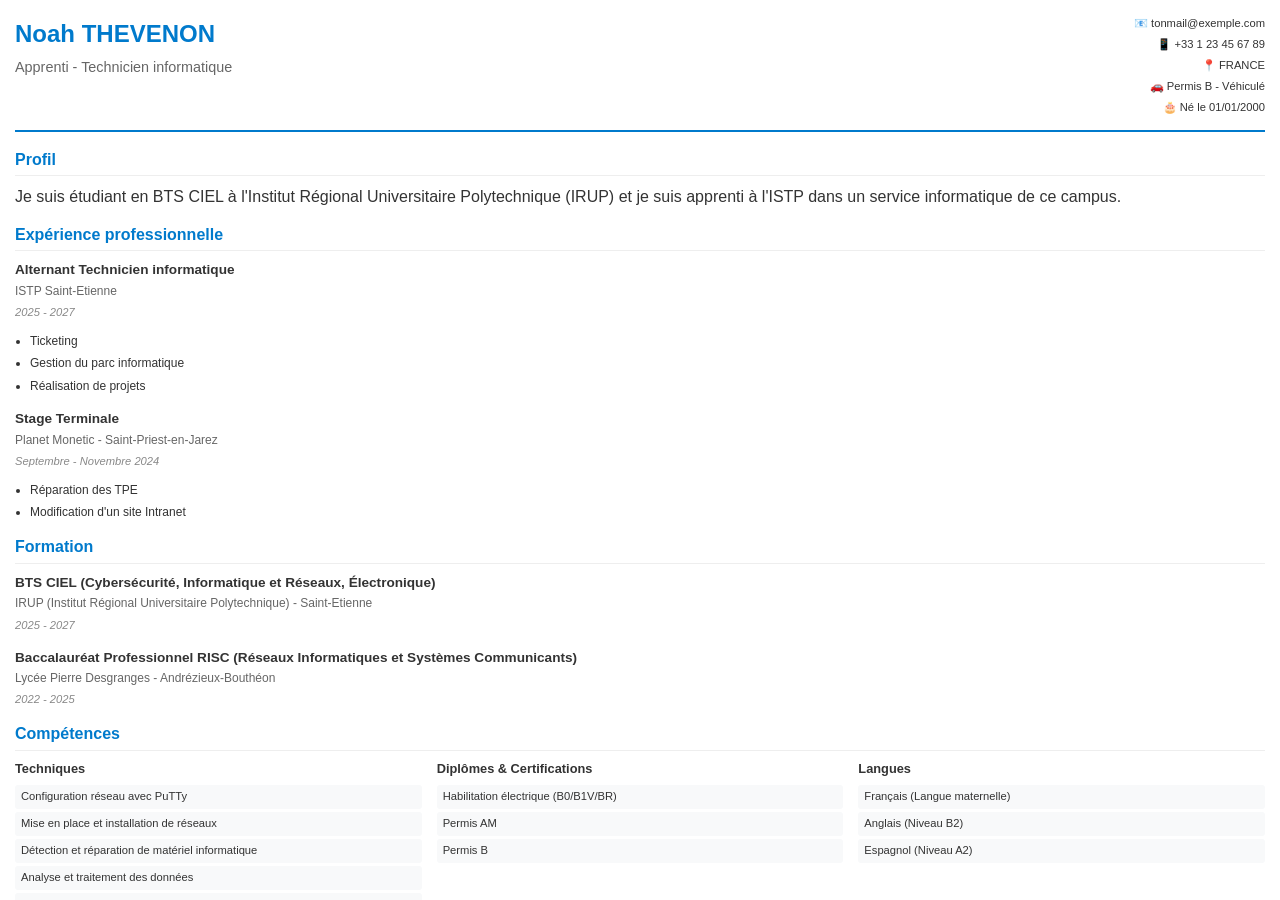
==== index.html @ bdd26caf "mises à jour" ====
<!DOCTYPE html>
<html lang="fr">
<head>
    <meta charset="UTF-8">
    <meta name="viewport" content="width=device-width, initial-scale=1.0">
    <title>CV Noah THEVENON</title>
    <link rel="stylesheet" href="style.css">
</head>
<body>
    <div class="cv-container">
        <header class="cv-header">
            <div class="name-section">
                <h1>Noah THEVENON</h1>
                <h2>Apprenti - Technicien informatique</h2>
            </div>
            <div class="contact-info">
                <p>📧 tonmail@exemple.com</p>
                <p>📱 +33 1 23 45 67 89</p>
                <p>📍 FRANCE</p>
                <p>🚗 Permis B - Véhiculé</p>
                <p>🎂 Né le 01/01/2000</p>
            </div>
        </header>

        <section class="cv-section">
            <h3>Profil</h3>
            <p>Je suis étudiant en BTS CIEL à l'Institut Régional Universitaire Polytechnique (IRUP) et je suis apprenti à l'ISTP dans un service informatique de ce campus.</p>
        </section>

        <section class="cv-section">
            <h3>Expérience professionnelle</h3>
            <div class="job">
                <h4>Alternant Technicien informatique</h4>
                <h5>ISTP Saint-Etienne</h5>
                <p class="date">2025 - 2027</p>
                <ul>
                    <li>Ticketing</li>
                    <li>Gestion du parc informatique</li>
                    <li>Réalisation de projets</li>
                </ul>
            </div>
            <div class="job">
                <h4>Stage Terminale</h4>
                <h5>Planet Monetic - Saint-Priest-en-Jarez</h5>
                <p class="date">Septembre - Novembre 2024</p>
                <ul>
                    <li>Réparation des TPE</li>
                    <li>Modification d'un site Intranet</li>
                </ul>
            </div>
        </section>

        <section class="cv-section">
            <h3>Formation</h3>
            <div class="education">
                <h4>BTS CIEL (Cybersécurité, Informatique et Réseaux, Électronique)</h4>
                <h5>IRUP (Institut Régional Universitaire Polytechnique) - Saint-Etienne</h5>
                <p class="date">2025 - 2027</p>
            </div>
            <div class="education">
                <h4>Baccalauréat Professionnel RISC (Réseaux Informatiques et Systèmes Communicants)</h4>
                <h5>Lycée Pierre Desgranges - Andrézieux-Bouthéon</h5>
                <p class="date">2022 - 2025</p>
            </div>
        </section>

        <section class="cv-section">
            <h3>Compétences</h3>
            <div class="skills-grid">
                <div class="skill-category">
                    <h4>Techniques</h4>
                    <ul>
                        <li>Configuration réseau avec PuTTy</li>
                        <li>Mise en place et installation de réseaux</li>
                        <li>Détection et réparation de matériel informatique</li>
                        <li>Analyse et traitement des données</li>
                        <li>Création et lecture de schémas réseau</li>
                    </ul>
                </div>
                <div class="skill-category">
                    <h4>Diplômes & Certifications</h4>
                    <ul>
                        <li>Habilitation électrique (B0/B1V/BR)</li>
                        <li>Permis AM</li>
                        <li>Permis B</li>
                    </ul>
                </div>
                <div class="skill-category">
                    <h4>Langues</h4>
                    <ul>
                        <li>Français (Langue maternelle)</li>
                        <li>Anglais (Niveau B2)</li>
                        <li>Espagnol (Niveau A2)</li>
                    </ul>
                </div>
            </div>
        </section>
    </div>
</body>
</html>
---- style.css ----
/* Reset and base styles */
* {
    margin: 0;
    padding: 0;
    box-sizing: border-box;
}

html, body {
    font-family: 'Arial', sans-serif;
    line-height: 1.6;
    color: #333;
    background-color: #f5f5f5;
    padding: 0;
    margin: 0;
    overflow: hidden;
    height: 100vh;
    width: 100vw;
}

.cv-container {
    width: 100vw;
    height: 100vh;
    background-color: white;
    box-shadow: none;
    padding: 15px;
    position: relative;
    overflow: hidden;
}

/* Header styles */
.cv-header {
    display: flex;
    justify-content: space-between;
    align-items: flex-start;
    margin-bottom: 15px;
    padding-bottom: 10px;
    border-bottom: 2px solid #007acc;
}

.name-section h1 {
    font-size: 1.5rem;
    color: #007acc;
    margin-bottom: 3px;
}

.name-section h2 {
    font-size: 0.9rem;
    color: #666;
    font-weight: normal;
}

.contact-info {
    text-align: right;
    font-size: 0.7rem;
}

.contact-info p {
    margin-bottom: 3px;
}

/* Section styles */
.cv-section {
    margin-bottom: 12px;
}

.cv-section h3 {
    font-size: 1rem;
    color: #007acc;
    margin-bottom: 8px;
    padding-bottom: 3px;
    border-bottom: 1px solid #eee;
}

.cv-section p {
    margin-bottom: 10px;
}

/* Job and education styles */
.job, .education {
    margin-bottom: 12px;
}

.job h4, .education h4 {
    font-size: 0.85rem;
    color: #333;
    margin-bottom: 1px;
}

.job h5, .education h5 {
    font-size: 0.75rem;
    color: #666;
    font-weight: normal;
    margin-bottom: 3px;
}

.date {
    font-size: 0.7rem;
    color: #888;
    font-style: italic;
    margin-bottom: 5px;
}

.job ul {
    margin-left: 15px;
}

.job li {
    margin-bottom: 3px;
    font-size: 0.75rem;
}

/* Skills grid */
.skills-grid {
    display: grid;
    grid-template-columns: repeat(auto-fit, minmax(150px, 1fr));
    gap: 15px;
}

.skill-category h4 {
    font-size: 0.8rem;
    color: #333;
    margin-bottom: 6px;
}

.skill-category ul {
    list-style: none;
}

.skill-category li {
    background-color: #f8f9fa;
    padding: 3px 6px;
    margin-bottom: 3px;
    border-radius: 3px;
    font-size: 0.7rem;
}

/* Responsive design - ajusté pour tenir dans la viewport sans scroll seulement sur mobile */
@media (max-width: 768px) {
    .cv-container {
        padding: 8px;
        height: 100vh;
        overflow: hidden;
    }

    .cv-header {
        flex-direction: column;
        text-align: center;
        margin-bottom: 8px;
        padding-bottom: 5px;
    }

    .contact-info {
        text-align: center;
        margin-top: 5px;
    }

    .name-section h1 {
        font-size: 1rem;
    }

    .name-section h2 {
        font-size: 0.7rem;
    }

    .cv-section {
        margin-bottom: 8px;
    }

    .cv-section h3 {
        font-size: 0.8rem;
        margin-bottom: 4px;
    }

    .cv-section p {
        font-size: 0.6rem;
        margin-bottom: 3px;
        line-height: 1.3;
    }

    .skills-grid {
        grid-template-columns: 1fr;
        gap: 5px;
    }

    .job, .education {
        margin-bottom: 6px;
    }

    .job h4, .education h4 {
        font-size: 0.7rem;
    }

    .job h5, .education h5 {
        font-size: 0.6rem;
    }

    .date {
        font-size: 0.5rem;
        margin-bottom: 2px;
    }

    .job ul {
        margin-left: 8px;
    }

    .job li {
        font-size: 0.6rem;
        margin-bottom: 2px;
        line-height: 1.2;
    }

    .skill-category h4 {
        font-size: 0.6rem;
    }

    .skill-category li {
        font-size: 0.5rem;
        padding: 2px 3px;
        margin-bottom: 2px;
    }
}

@media (max-width: 480px) {
    .cv-container {
        padding: 6px;
    }

    .cv-header {
        padding-bottom: 3px;
        margin-bottom: 5px;
    }

    .name-section h1 {
        font-size: 0.9rem;
    }

    .name-section h2 {
        font-size: 0.6rem;
    }

    .contact-info {
        font-size: 0.5rem;
        margin-top: 3px;
    }

    .cv-section {
        margin-bottom: 6px;
    }

    .cv-section h3 {
        font-size: 0.7rem;
        margin-bottom: 3px;
    }

    .cv-section p {
        font-size: 0.55rem;
        margin-bottom: 2px;
    }

    .job, .education {
        margin-bottom: 5px;
    }

    .job h4, .education h4 {
        font-size: 0.65rem;
    }

    .job h5, .education h5 {
        font-size: 0.55rem;
    }

    .date {
        font-size: 0.45rem;
        margin-bottom: 1px;
    }

    .job ul {
        margin-left: 6px;
    }

    .job li {
        font-size: 0.55rem;
        margin-bottom: 1px;
    }

    .skills-grid {
        gap: 3px;
    }

    .skill-category h4 {
        font-size: 0.55rem;
    }

    .skill-category li {
        font-size: 0.45rem;
        padding: 1px 2px;
        margin-bottom: 1px;
    }
}

/* Print styles for portrait CV */
@media print {
    body {
        background-color: white;
        padding: 0;
    }

    .cv-container {
        box-shadow: none;
        max-width: none;
        min-height: 297mm;
        width: 210mm;
        margin: 0;
        padding: 20mm;
    }

    .cv-header {
        break-inside: avoid;
    }

    .cv-section {
        break-inside: avoid;
    }
}
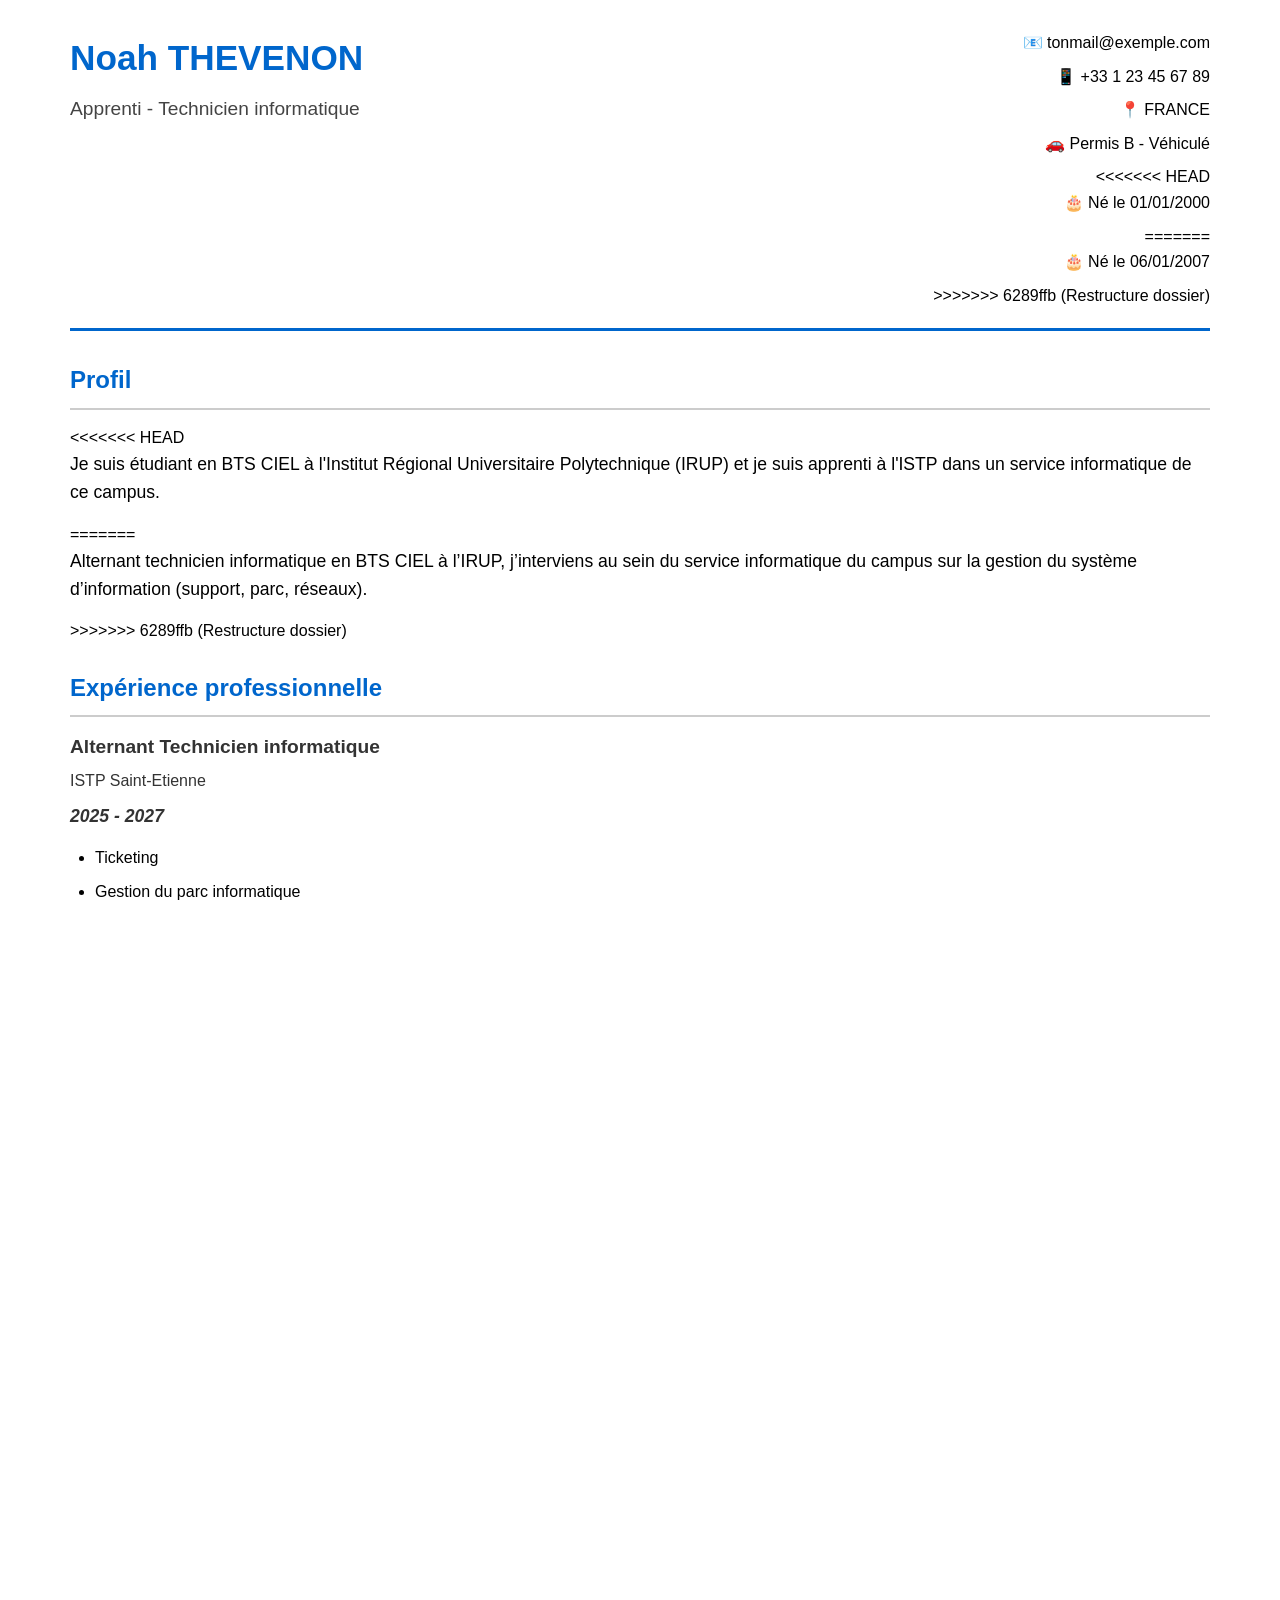
==== commit bf5383ad: "petit update" ====
--- a/index.html
+++ b/index.html
@@ -18,13 +18,21 @@
                 <p>📱 +33 1 23 45 67 89</p>
                 <p>📍 FRANCE</p>
                 <p>🚗 Permis B - Véhiculé</p>
+<<<<<<< HEAD
                 <p>🎂 Né le 01/01/2000</p>
+=======
+                <p>🎂 Né le 06/01/2007</p>
+>>>>>>> 6289ffb (Restructure dossier)
             </div>
         </header>
 
         <section class="cv-section">
             <h3>Profil</h3>
+<<<<<<< HEAD
             <p>Je suis étudiant en BTS CIEL à l'Institut Régional Universitaire Polytechnique (IRUP) et je suis apprenti à l'ISTP dans un service informatique de ce campus.</p>
+=======
+            <p>Alternant technicien informatique en BTS CIEL à l’IRUP, j’interviens au sein du service informatique du campus sur la gestion du système d’information (support, parc, réseaux).</p>
+>>>>>>> 6289ffb (Restructure dossier)
         </section>
 
         <section class="cv-section">
@@ -40,6 +48,7 @@
                 </ul>
             </div>
             <div class="job">
+<<<<<<< HEAD
                 <h4>Stage Terminale</h4>
                 <h5>Planet Monetic - Saint-Priest-en-Jarez</h5>
                 <p class="date">Septembre - Novembre 2024</p>
@@ -48,6 +57,62 @@
                     <li>Modification d'un site Intranet</li>
                 </ul>
             </div>
+=======
+                <h4>Technicien support informatique (Stage)</h4>
+                <h5>Planet Monetic - Saint-Priest-en-Jarez</h5>
+                <p class="date">Septembre - Novembre 2024</p>
+                <ul>
+                    <li>Réparation des TPE
+                    <li>Configuration des TPE</li>
+                    </li>
+                    <li>Modification d'un site Intranet</li>
+                </ul>
+            </div>
+            <div class="job">
+                <h4>Technicien système et sécurité (Stage)</h4>
+                <h5>Take OFF - Andrézieux-Bouthéon</h5>
+                <p class="date">Mars - Avril 2024</p>
+                <ul>
+                    <li>Service informatique</li>
+                    <li>installation d'alarmes / caméras</li>
+                    <li>Programmation</li>
+                </ul>
+            </div>
+            <div class="job">
+                <h4>Technicien système et réseaux (Stage)</h4>
+                <h5>Maison de la Loire Autonomie (DSI) - Saint-Etienne</h5>
+                 <p class="date">Novembre - Décembre 2023</p>
+                <ul>
+                    <li>Réseaux</li>
+                    <li>Sécurité</li>
+                    <li>Installation de commutateur</li>
+                    <li>Migration de téléphone</li>
+                </ul>    
+            </div>    
+        </section>
+
+        <section class="cv-section">
+            <h3>Projets académiques / personnels</h3>
+            <div class="project">
+                <h4>Site CV personnel</h4>
+               <p class="date">2026</p>
+               <ul>
+                    <li>Développent en HTML</li>
+                    <li>Publication via GITHUB</li>
+                    <li>Mise en page responsive</li>
+               </ul>
+            </div>
+            <div class="project">
+                <h4>Prototype de montre connectée médicale</h4>
+                <p class="date">2026 - en cours</p>
+                <ul>
+                    <li>Mesure la température corporelle via capteur dédié</li>
+                    <li>Mesure la fréquence cardiaque</li>
+                    <li>Développement sur microcontroleur (RP2040)</li>
+                    <li>Transmission et traitement des données</li>
+                </ul>
+            </div>
+>>>>>>> 6289ffb (Restructure dossier)
         </section>
 
         <section class="cv-section">
@@ -97,4 +162,5 @@
         </section>
     </div>
 </body>
-</html>+</html>
+<!--test-->
--- a/style.css
+++ b/style.css
@@ -8,23 +8,25 @@
 html, body {
     font-family: 'Arial', sans-serif;
     line-height: 1.6;
-    color: #333;
-    background-color: #f5f5f5;
+    color: #000000;
+    background-color: #ffffff;
     padding: 0;
     margin: 0;
-    overflow: hidden;
+    overflow-x: hidden;
+    overflow-y: auto;
     height: 100vh;
     width: 100vw;
 }
 
 .cv-container {
     width: 100vw;
-    height: 100vh;
+    min-height: 100vh;
     background-color: white;
     box-shadow: none;
-    padding: 15px;
+    padding: 30px;
     position: relative;
-    overflow: hidden;
+    max-width: 1200px;
+    margin: 0 auto;
 }
 
 /* Header styles */
@@ -32,94 +34,101 @@
     display: flex;
     justify-content: space-between;
     align-items: flex-start;
-    margin-bottom: 15px;
-    padding-bottom: 10px;
-    border-bottom: 2px solid #007acc;
+    margin-bottom: 30px;
+    padding-bottom: 20px;
+    border-bottom: 3px solid #0066cc;
 }
 
 .name-section h1 {
-    font-size: 1.5rem;
-    color: #007acc;
-    margin-bottom: 3px;
+    font-size: 2.2rem;
+    color: #0066cc;
+    margin-bottom: 8px;
+    font-weight: bold;
 }
 
 .name-section h2 {
-    font-size: 0.9rem;
-    color: #666;
+    font-size: 1.2rem;
+    color: #444444;
     font-weight: normal;
 }
 
 .contact-info {
     text-align: right;
-    font-size: 0.7rem;
+    font-size: 1rem;
 }
 
 .contact-info p {
-    margin-bottom: 3px;
+    margin-bottom: 8px;
 }
 
 /* Section styles */
 .cv-section {
-    margin-bottom: 12px;
+    margin-bottom: 25px;
 }
 
 .cv-section h3 {
-    font-size: 1rem;
-    color: #007acc;
-    margin-bottom: 8px;
-    padding-bottom: 3px;
-    border-bottom: 1px solid #eee;
+    font-size: 1.5rem;
+    color: #0066cc;
+    margin-bottom: 15px;
+    padding-bottom: 8px;
+    border-bottom: 2px solid #cccccc;
+    font-weight: bold;
 }
 
 .cv-section p {
-    margin-bottom: 10px;
+    margin-bottom: 15px;
+    font-size: 1.1rem;
 }
 
 /* Job and education styles */
 .job, .education {
-    margin-bottom: 12px;
+    margin-bottom: 20px;
 }
 
 .job h4, .education h4 {
-    font-size: 0.85rem;
+    font-size: 1.2rem;
     color: #333;
-    margin-bottom: 1px;
+    margin-bottom: 5px;
 }
 
 .job h5, .education h5 {
-    font-size: 0.75rem;
-    color: #666;
+    font-size: 1rem;
+    color: #333333;
     font-weight: normal;
-    margin-bottom: 3px;
+    margin-bottom: 8px;
 }
 
 .date {
-    font-size: 0.7rem;
-    color: #888;
+    font-size: 0.9rem;
+    color: #333333;
     font-style: italic;
-    margin-bottom: 5px;
+    margin-bottom: 10px;
+    font-weight: bold;
 }
 
 .job ul {
-    margin-left: 15px;
+    margin-left: 25px;
 }
 
 .job li {
-    margin-bottom: 3px;
-    font-size: 0.75rem;
+    margin-bottom: 8px;
+    font-size: 1rem;
 }
 
 /* Skills grid */
 .skills-grid {
     display: grid;
-    grid-template-columns: repeat(auto-fit, minmax(150px, 1fr));
-    gap: 15px;
+    grid-template-columns: repeat(auto-fit, minmax(250px, 1fr));
+    gap: 25px;
 }
 
 .skill-category h4 {
-    font-size: 0.8rem;
-    color: #333;
-    margin-bottom: 6px;
+    font-size: 1.1rem;
+    color: #000000;
+    margin-bottom: 12px;
+    font-weight: bold;
+    border-bottom: 1px solid #dddddd;
+    padding-bottom: 4px;
 }
 
 .skill-category ul {
@@ -127,54 +136,55 @@
 }
 
 .skill-category li {
-    background-color: #f8f9fa;
-    padding: 3px 6px;
-    margin-bottom: 3px;
-    border-radius: 3px;
-    font-size: 0.7rem;
+    background-color: #f8f8f8;
+    padding: 8px 12px;
+    margin-bottom: 8px;
+    border-radius: 5px;
+    font-size: 0.95rem;
+    border-left: 3px solid #0066cc;
 }
 
 /* Responsive design - ajusté pour tenir dans la viewport sans scroll seulement sur mobile */
 @media (max-width: 768px) {
     .cv-container {
-        padding: 8px;
-        height: 100vh;
-        overflow: hidden;
+        padding: 20px;
+        min-height: 100vh;
     }
 
     .cv-header {
         flex-direction: column;
         text-align: center;
-        margin-bottom: 8px;
-        padding-bottom: 5px;
+        margin-bottom: 20px;
+        padding-bottom: 15px;
     }
 
     .contact-info {
         text-align: center;
-        margin-top: 5px;
+        margin-top: 15px;
+        font-size: 1rem;
     }
 
     .name-section h1 {
+        font-size: 1.8rem;
+    }
+
+    .name-section h2 {
+        font-size: 1.1rem;
+    }
+
+    .cv-section {
+        margin-bottom: 20px;
+    }
+
+    .cv-section h3 {
+        font-size: 1.3rem;
+        margin-bottom: 12px;
+    }
+
+    .cv-section p {
         font-size: 1rem;
-    }
-
-    .name-section h2 {
-        font-size: 0.7rem;
-    }
-
-    .cv-section {
-        margin-bottom: 8px;
-    }
-
-    .cv-section h3 {
-        font-size: 0.8rem;
-        margin-bottom: 4px;
-    }
-
-    .cv-section p {
-        font-size: 0.6rem;
-        margin-bottom: 3px;
-        line-height: 1.3;
+        margin-bottom: 10px;
+        line-height: 1.4;
     }
 
     .skills-grid {
@@ -183,46 +193,46 @@
     }
 
     .job, .education {
+        margin-bottom: 18px;
+    }
+
+    .job h4, .education h4 {
+        font-size: 1.1rem;
+    }
+
+    .job h5, .education h5 {
+        font-size: 0.95rem;
+    }
+
+    .date {
+        font-size: 0.85rem;
+        margin-bottom: 8px;
+    }
+
+    .job ul {
+        margin-left: 20px;
+    }
+
+    .job li {
+        font-size: 0.95rem;
+        margin-bottom: 8px;
+        line-height: 1.3;
+    }
+
+    .skill-category h4 {
+        font-size: 1rem;
+    }
+
+    .skill-category li {
+        font-size: 0.9rem;
+        padding: 6px 10px;
         margin-bottom: 6px;
-    }
-
-    .job h4, .education h4 {
-        font-size: 0.7rem;
-    }
-
-    .job h5, .education h5 {
-        font-size: 0.6rem;
-    }
-
-    .date {
-        font-size: 0.5rem;
-        margin-bottom: 2px;
-    }
-
-    .job ul {
-        margin-left: 8px;
-    }
-
-    .job li {
-        font-size: 0.6rem;
-        margin-bottom: 2px;
-        line-height: 1.2;
-    }
-
-    .skill-category h4 {
-        font-size: 0.6rem;
-    }
-
-    .skill-category li {
-        font-size: 0.5rem;
-        padding: 2px 3px;
-        margin-bottom: 2px;
     }
 }
 
 @media (max-width: 480px) {
     .cv-container {
-        padding: 6px;
+        padding: 15px;
     }
 
     .cv-header {
@@ -231,16 +241,16 @@
     }
 
     .name-section h1 {
+        font-size: 1.5rem;
+    }
+
+    .name-section h2 {
+        font-size: 0.95rem;
+    }
+
+    .contact-info {
         font-size: 0.9rem;
-    }
-
-    .name-section h2 {
-        font-size: 0.6rem;
-    }
-
-    .contact-info {
-        font-size: 0.5rem;
-        margin-top: 3px;
+        margin-top: 10px;
     }
 
     .cv-section {
@@ -248,13 +258,13 @@
     }
 
     .cv-section h3 {
-        font-size: 0.7rem;
-        margin-bottom: 3px;
+        font-size: 1.1rem;
+        margin-bottom: 10px;
     }
 
     .cv-section p {
-        font-size: 0.55rem;
-        margin-bottom: 2px;
+        font-size: 0.9rem;
+        margin-bottom: 8px;
     }
 
     .job, .education {
@@ -262,16 +272,16 @@
     }
 
     .job h4, .education h4 {
-        font-size: 0.65rem;
+        font-size: 1rem;
     }
 
     .job h5, .education h5 {
-        font-size: 0.55rem;
+        font-size: 0.85rem;
     }
 
     .date {
-        font-size: 0.45rem;
-        margin-bottom: 1px;
+        font-size: 0.8rem;
+        margin-bottom: 6px;
     }
 
     .job ul {
@@ -279,8 +289,8 @@
     }
 
     .job li {
-        font-size: 0.55rem;
-        margin-bottom: 1px;
+        font-size: 0.85rem;
+        margin-bottom: 6px;
     }
 
     .skills-grid {
@@ -288,13 +298,13 @@
     }
 
     .skill-category h4 {
-        font-size: 0.55rem;
+        font-size: 0.9rem;
     }
 
     .skill-category li {
-        font-size: 0.45rem;
-        padding: 1px 2px;
-        margin-bottom: 1px;
+        font-size: 0.8rem;
+        padding: 5px 8px;
+        margin-bottom: 5px;
     }
 }
 
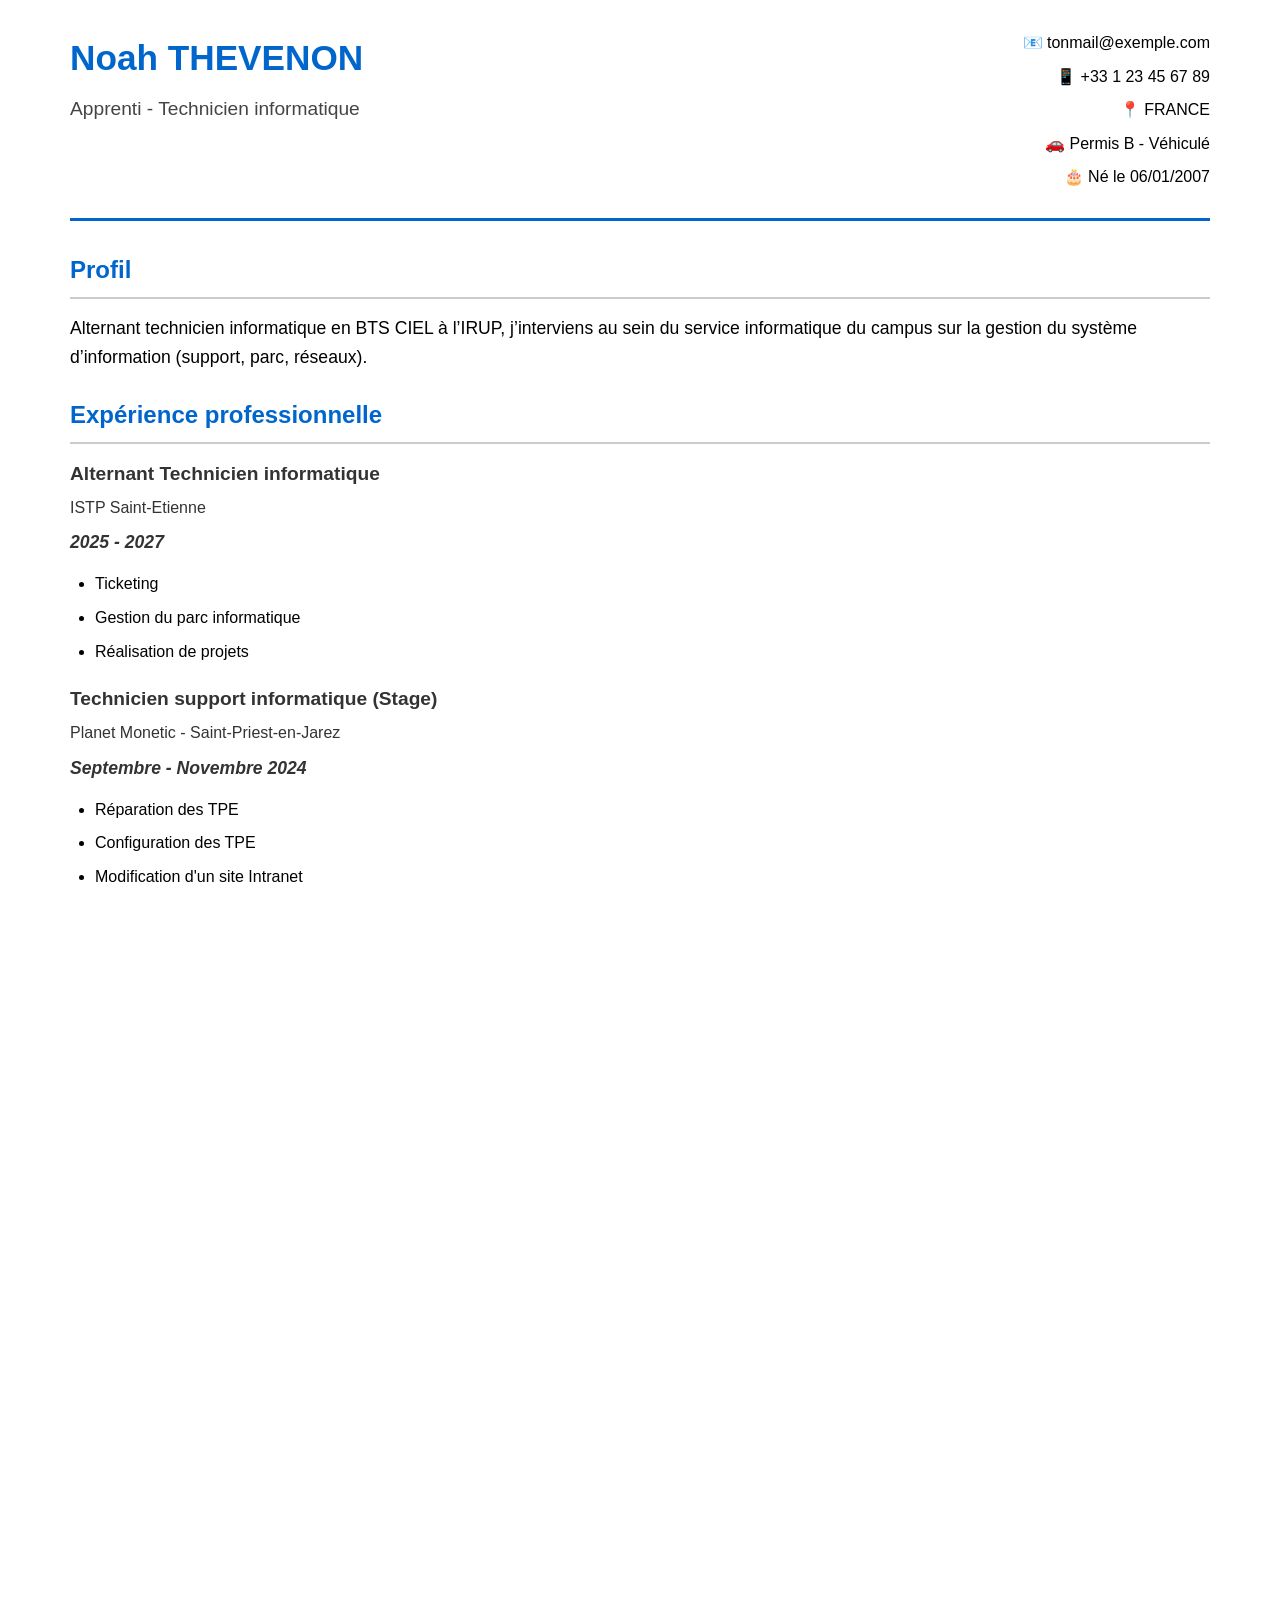
==== commit 7c73a4db: "J'ai gardé ma version" ====
--- a/index.html
+++ b/index.html
@@ -18,21 +18,13 @@
                 <p>📱 +33 1 23 45 67 89</p>
                 <p>📍 FRANCE</p>
                 <p>🚗 Permis B - Véhiculé</p>
-<<<<<<< HEAD
-                <p>🎂 Né le 01/01/2000</p>
-=======
                 <p>🎂 Né le 06/01/2007</p>
->>>>>>> 6289ffb (Restructure dossier)
             </div>
         </header>
 
         <section class="cv-section">
             <h3>Profil</h3>
-<<<<<<< HEAD
-            <p>Je suis étudiant en BTS CIEL à l'Institut Régional Universitaire Polytechnique (IRUP) et je suis apprenti à l'ISTP dans un service informatique de ce campus.</p>
-=======
             <p>Alternant technicien informatique en BTS CIEL à l’IRUP, j’interviens au sein du service informatique du campus sur la gestion du système d’information (support, parc, réseaux).</p>
->>>>>>> 6289ffb (Restructure dossier)
         </section>
 
         <section class="cv-section">
@@ -48,16 +40,6 @@
                 </ul>
             </div>
             <div class="job">
-<<<<<<< HEAD
-                <h4>Stage Terminale</h4>
-                <h5>Planet Monetic - Saint-Priest-en-Jarez</h5>
-                <p class="date">Septembre - Novembre 2024</p>
-                <ul>
-                    <li>Réparation des TPE</li>
-                    <li>Modification d'un site Intranet</li>
-                </ul>
-            </div>
-=======
                 <h4>Technicien support informatique (Stage)</h4>
                 <h5>Planet Monetic - Saint-Priest-en-Jarez</h5>
                 <p class="date">Septembre - Novembre 2024</p>
@@ -112,7 +94,6 @@
                     <li>Transmission et traitement des données</li>
                 </ul>
             </div>
->>>>>>> 6289ffb (Restructure dossier)
         </section>
 
         <section class="cv-section">
@@ -145,9 +126,10 @@
                 <div class="skill-category">
                     <h4>Diplômes & Certifications</h4>
                     <ul>
+                        <li>Baccalauréat Professionnel RISC</li>
+                        <li>Permis B</li>
                         <li>Habilitation électrique (B0/B1V/BR)</li>
                         <li>Permis AM</li>
-                        <li>Permis B</li>
                     </ul>
                 </div>
                 <div class="skill-category">
@@ -162,5 +144,4 @@
         </section>
     </div>
 </body>
-</html>
-<!--test-->+</html>
